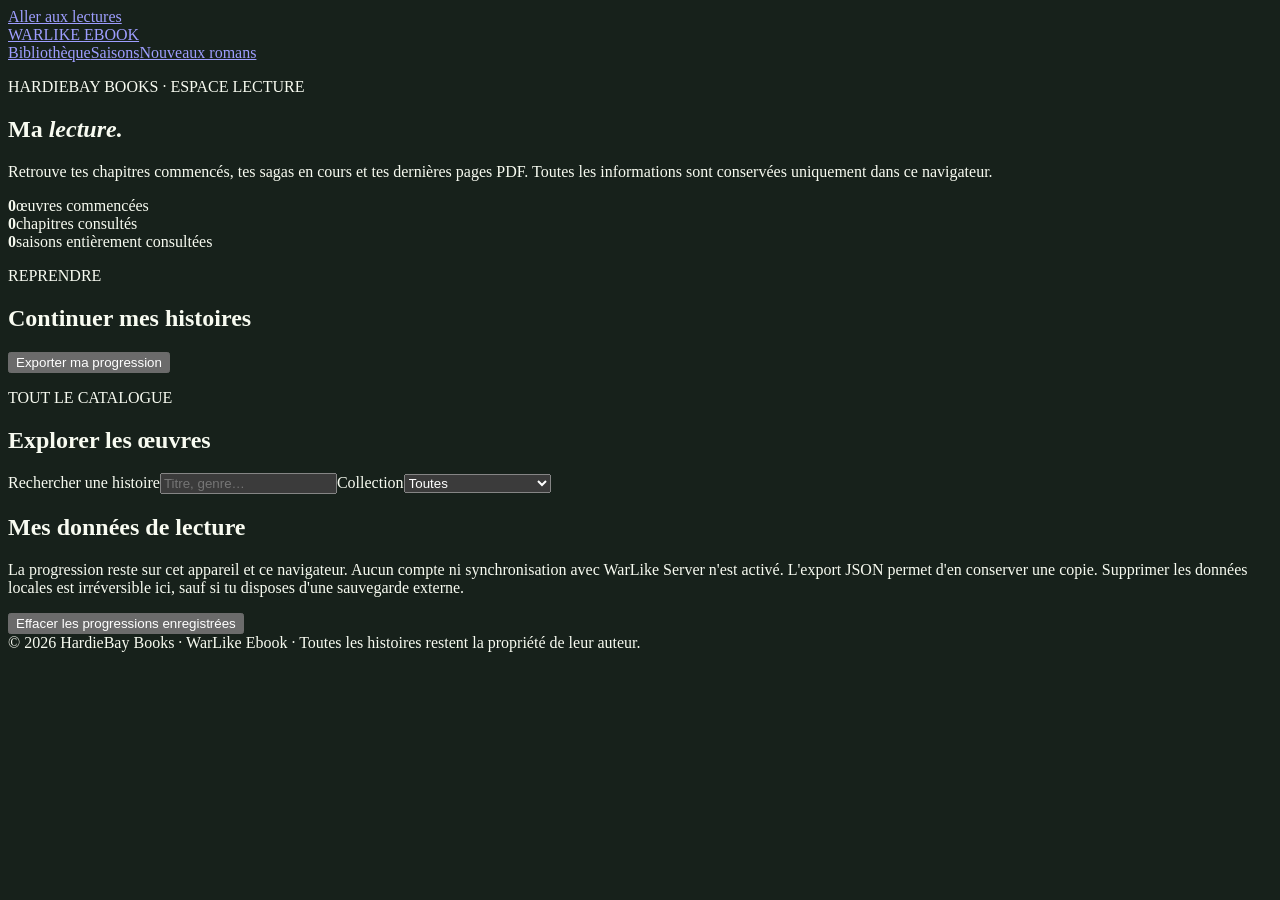
==== ma-lecture.html @ d33c8a85 "feat(ebook): create personal reading dashboard" ====
<!doctype html>
<html lang="fr" data-warlike-app="warlike-ebook"><head><meta charset="utf-8"><meta name="viewport" content="width=device-width, initial-scale=1"><meta name="theme-color" content="#17211b"><meta name="description" content="Retrouvez vos lectures WarLike Ebook et reprenez au bon chapitre."><title>Ma lecture · WarLike Ebook</title><link rel="stylesheet" href="./design-system/warlike-foundation.css?v=1.1"><link rel="stylesheet" href="./reading-dashboard.css"></head>
<body><a class="skip" href="#main">Aller aux lectures</a><header><div class="bar"><a class="brand" href="./index.html">WARLIKE <span>EBOOK</span></a><nav aria-label="Navigation"><a href="./index.html">Bibliothèque</a><a href="./saisons.html">Saisons</a><a href="./nouveaux-romans.html">Nouveaux romans</a></nav></div></header>
<main id="main"><section class="hero"><p class="eyebrow">HARDIEBAY BOOKS · ESPACE LECTURE</p><h1>Ma <em>lecture.</em></h1><p>Retrouve tes chapitres commencés, tes sagas en cours et tes dernières pages PDF. Toutes les informations sont conservées uniquement dans ce navigateur.</p><div class="metrics"><div><strong id="started">0</strong><span>œuvres commencées</span></div><div><strong id="chapters">0</strong><span>chapitres consultés</span></div><div><strong id="finished">0</strong><span>saisons entièrement consultées</span></div></div></section>
<section class="section"><div class="section-head"><div><p class="eyebrow">REPRENDRE</p><h2>Continuer mes histoires</h2></div><button type="button" id="export" class="secondary">Exporter ma progression</button></div><p id="notice" class="notice" role="status" hidden></p><div id="inProgress" class="cards" aria-live="polite"></div></section>
<section class="section"><div class="section-head"><div><p class="eyebrow">TOUT LE CATALOGUE</p><h2>Explorer les œuvres</h2></div></div><div class="toolbar"><label for="search">Rechercher une histoire</label><input id="search" type="search" placeholder="Titre, genre…" autocomplete="off"><label for="kind">Collection</label><select id="kind"><option value="all">Toutes</option><option value="season">Saisons</option><option value="novel">Nouvelles sagas</option><option value="pdf">Pages de manuscrits</option></select></div><div id="catalog" class="cards"></div></section>
<section class="section privacy"><h2>Mes données de lecture</h2><p>La progression reste sur cet appareil et ce navigateur. Aucun compte ni synchronisation avec WarLike Server n'est activé. L'export JSON permet d'en conserver une copie. Supprimer les données locales est irréversible ici, sauf si tu disposes d'une sauvegarde externe.</p><button type="button" id="clear" class="secondary danger">Effacer les progressions enregistrées</button></section>
</main><footer>© 2026 HardieBay Books · WarLike Ebook · Toutes les histoires restent la propriété de leur auteur.</footer><script type="module" src="./reading-dashboard.js"></script></body></html>
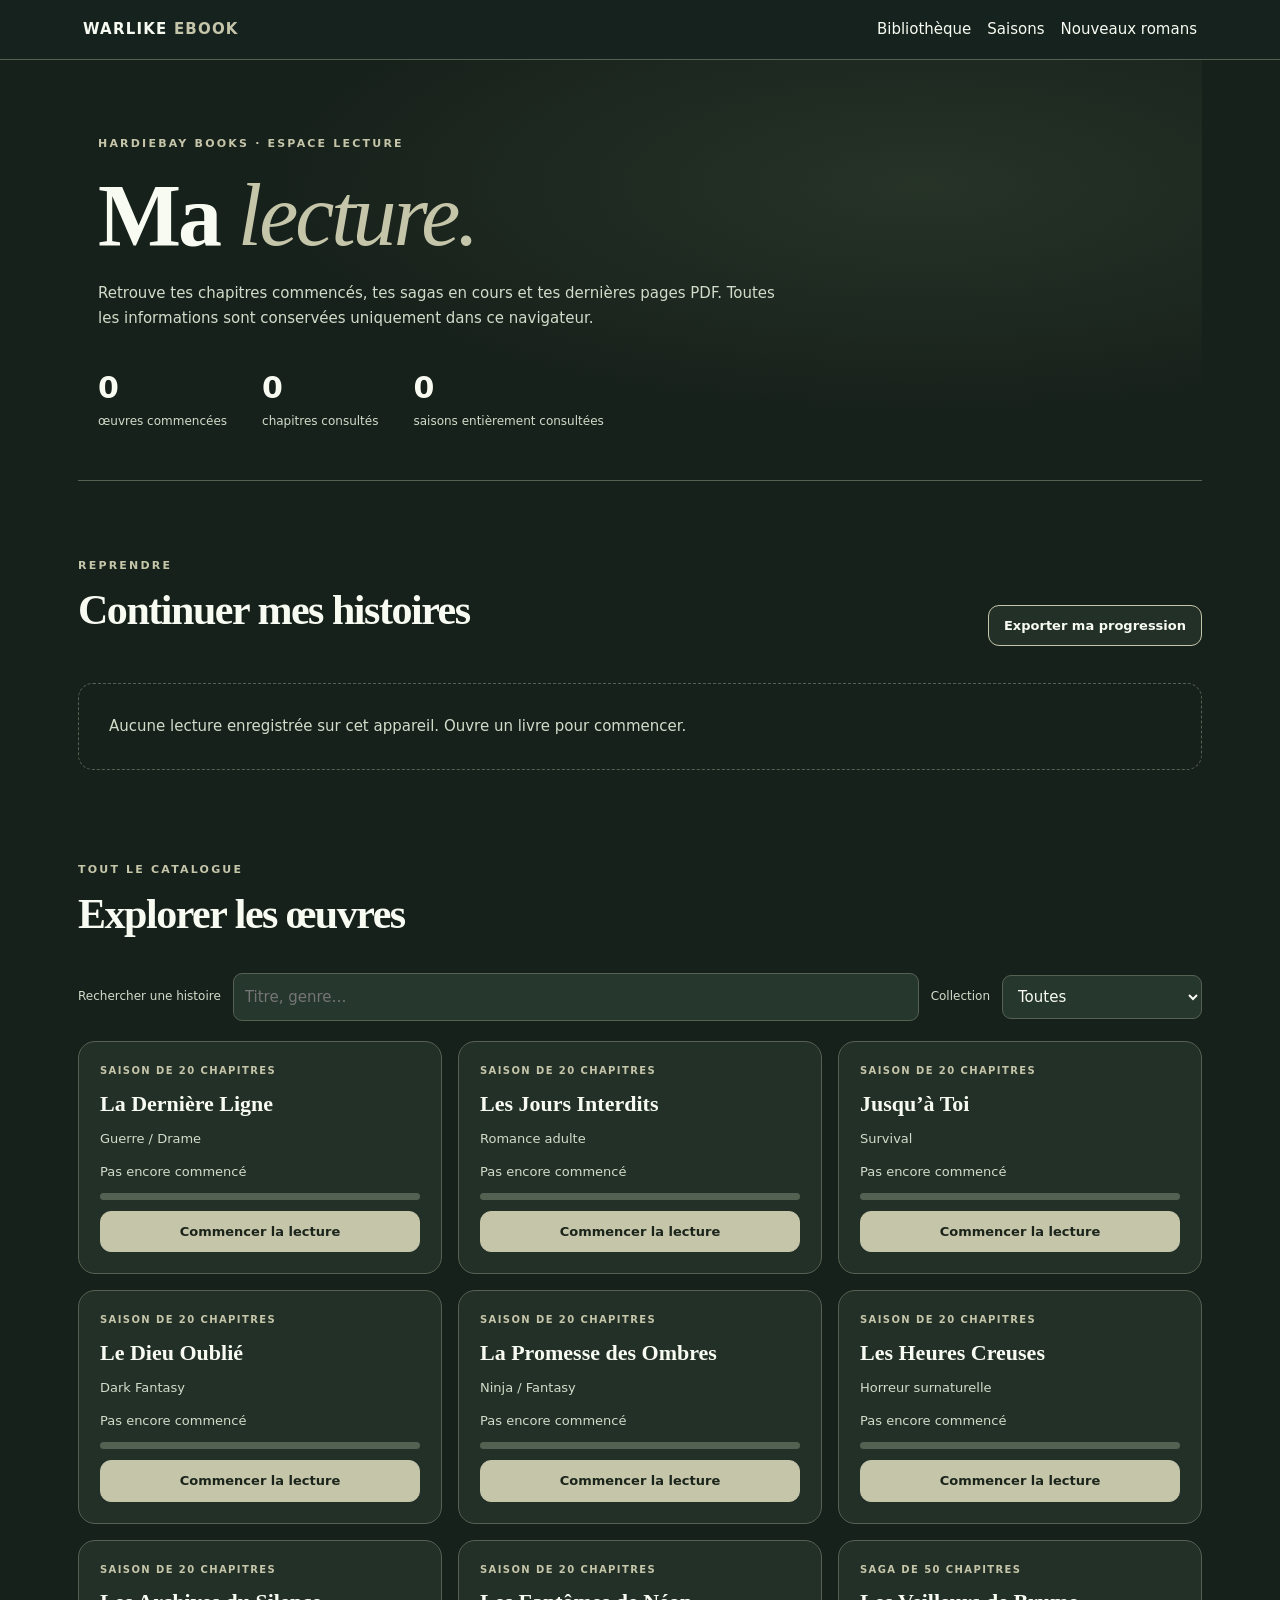
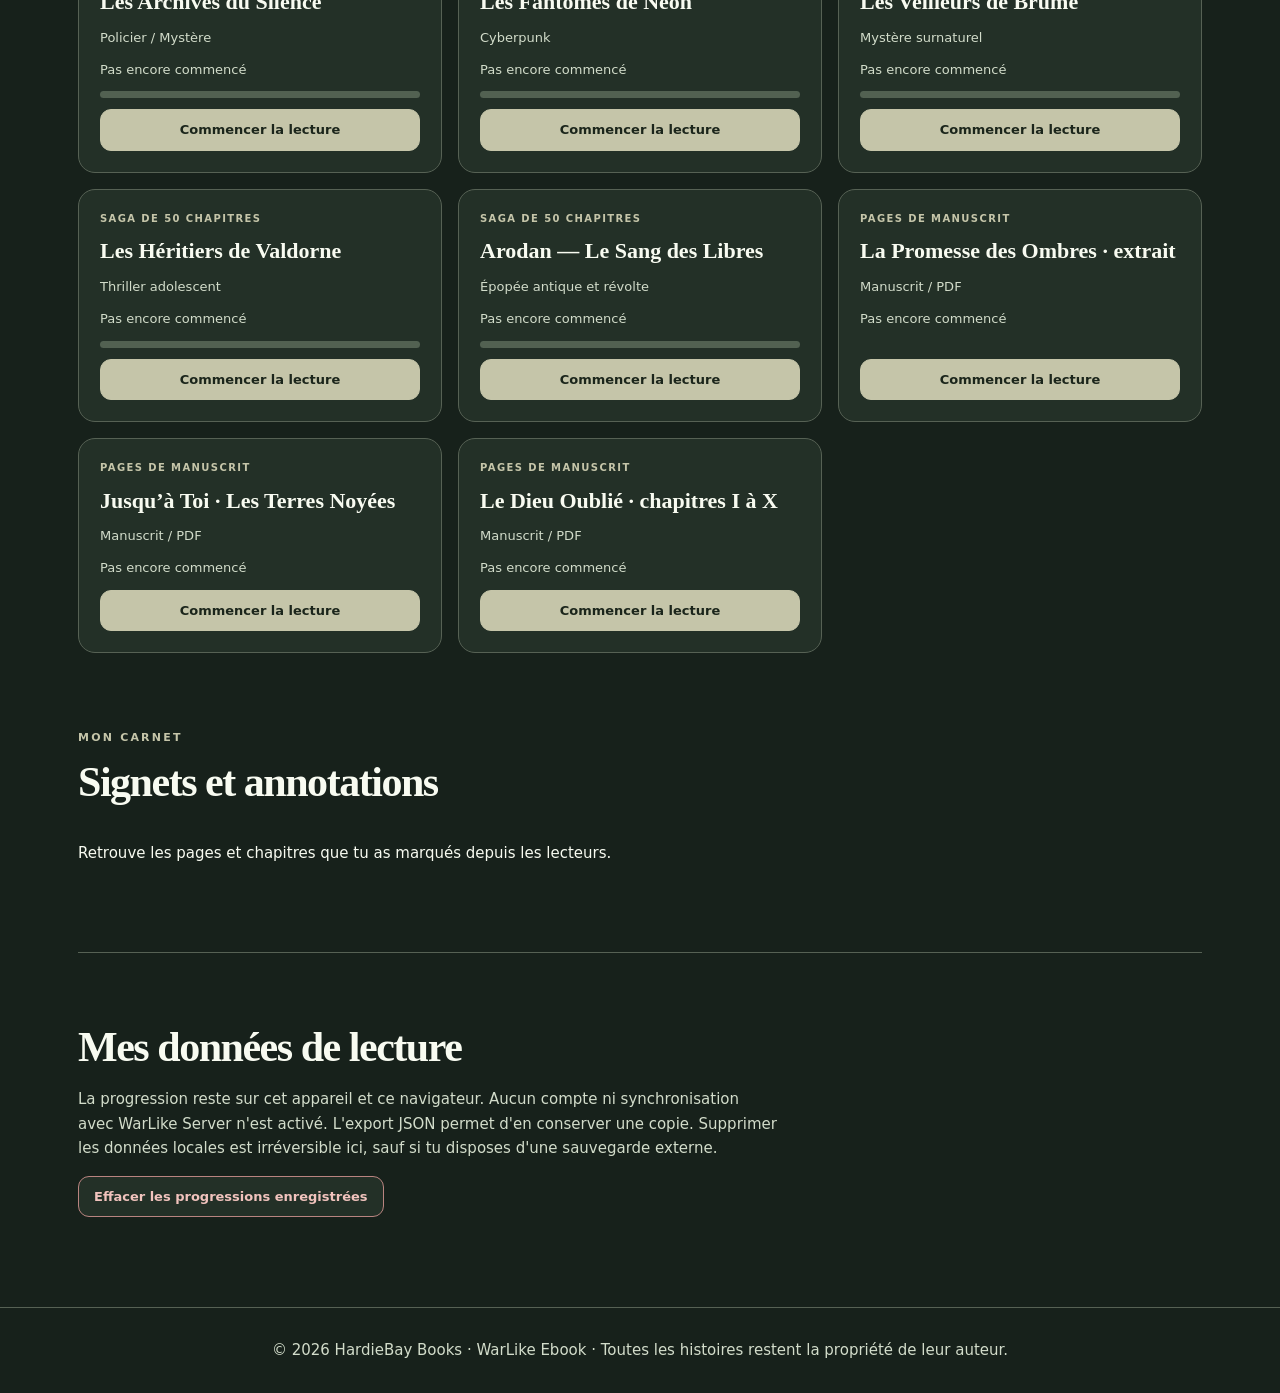
==== commit 517d328c: "feat(ebook): show saved reading marks in personal library" ====
--- a/ma-lecture.html
+++ b/ma-lecture.html
@@ -4,5 +4,5 @@
 <main id="main"><section class="hero"><p class="eyebrow">HARDIEBAY BOOKS · ESPACE LECTURE</p><h1>Ma <em>lecture.</em></h1><p>Retrouve tes chapitres commencés, tes sagas en cours et tes dernières pages PDF. Toutes les informations sont conservées uniquement dans ce navigateur.</p><div class="metrics"><div><strong id="started">0</strong><span>œuvres commencées</span></div><div><strong id="chapters">0</strong><span>chapitres consultés</span></div><div><strong id="finished">0</strong><span>saisons entièrement consultées</span></div></div></section>
 <section class="section"><div class="section-head"><div><p class="eyebrow">REPRENDRE</p><h2>Continuer mes histoires</h2></div><button type="button" id="export" class="secondary">Exporter ma progression</button></div><p id="notice" class="notice" role="status" hidden></p><div id="inProgress" class="cards" aria-live="polite"></div></section>
 <section class="section"><div class="section-head"><div><p class="eyebrow">TOUT LE CATALOGUE</p><h2>Explorer les œuvres</h2></div></div><div class="toolbar"><label for="search">Rechercher une histoire</label><input id="search" type="search" placeholder="Titre, genre…" autocomplete="off"><label for="kind">Collection</label><select id="kind"><option value="all">Toutes</option><option value="season">Saisons</option><option value="novel">Nouvelles sagas</option><option value="pdf">Pages de manuscrits</option></select></div><div id="catalog" class="cards"></div></section>
-<section class="section privacy"><h2>Mes données de lecture</h2><p>La progression reste sur cet appareil et ce navigateur. Aucun compte ni synchronisation avec WarLike Server n'est activé. L'export JSON permet d'en conserver une copie. Supprimer les données locales est irréversible ici, sauf si tu disposes d'une sauvegarde externe.</p><button type="button" id="clear" class="secondary danger">Effacer les progressions enregistrées</button></section>
+<section class="section"><div class="section-head"><div><p class="eyebrow">MON CARNET</p><h2>Signets et annotations</h2></div></div><p>Retrouve les pages et chapitres que tu as marqués depuis les lecteurs.</p><div id="readerMarks" class="cards" aria-live="polite"></div></section><section class="section privacy"><h2>Mes données de lecture</h2><p>La progression reste sur cet appareil et ce navigateur. Aucun compte ni synchronisation avec WarLike Server n'est activé. L'export JSON permet d'en conserver une copie. Supprimer les données locales est irréversible ici, sauf si tu disposes d'une sauvegarde externe.</p><button type="button" id="clear" class="secondary danger">Effacer les progressions enregistrées</button></section>
 </main><footer>© 2026 HardieBay Books · WarLike Ebook · Toutes les histoires restent la propriété de leur auteur.</footer><script type="module" src="./reading-dashboard.js"></script></body></html>
--- a/reading-dashboard.css
+++ b/reading-dashboard.css
@@ -0,0 +1 @@
+:root{color-scheme:dark;--bg:#111a17;--surface:#233027;--line:#566154;--text:#f8fbf1;--muted:#d2dcca;--accent:#c5c5a9;--serif:'Playfair Display',Georgia,serif;--sans:'Manrope','Inter',system-ui,sans-serif}*{box-sizing:border-box}html{scroll-behavior:smooth}body{margin:0;color:var(--text);background:var(--bg);font:15px/1.65 var(--sans)}a{color:inherit;text-decoration:none}button,input,select{font:inherit}button{cursor:pointer}a:focus-visible,button:focus-visible,input:focus-visible,select:focus-visible{outline:2px solid var(--accent);outline-offset:3px}.skip{position:absolute;left:12px;top:-80px;background:var(--accent);color:#17211b;padding:8px;z-index:10}.skip:focus{top:8px}header{position:sticky;top:0;background:#16231fed;border-bottom:1px solid var(--line);z-index:5}.bar{display:flex;justify-content:space-between;align-items:center;gap:15px;max-width:1150px;margin:auto;padding:17px 18px;flex-wrap:wrap}.brand{font-weight:900;letter-spacing:.08em}.brand span{color:var(--accent)}nav{display:flex;flex-wrap:wrap;gap:16px}nav a:hover{color:var(--accent)}main{max-width:1160px;padding:0 18px 90px;margin:auto}.hero{padding:64px 20px 48px;border-bottom:1px solid var(--line);background:radial-gradient(ellipse at 75% 30%,#50644944,transparent 55%)}.eyebrow{font-size:11px;letter-spacing:.2em;text-transform:uppercase;font-weight:800;color:var(--accent)}h1,h2{font-family:var(--serif);letter-spacing:-.035em;line-height:1.15}h1{font-size:clamp(44px,7vw,88px);margin:12px 0}h1 em{font-weight:400;color:var(--accent)}h2{font-size:clamp(29px,4vw,42px);margin:5px 0 12px}.hero>p:not(.eyebrow){color:var(--muted);max-width:680px}.metrics{display:flex;flex-wrap:wrap;gap:35px;margin-top:32px}.metrics div{display:grid}.metrics strong{font-size:30px;font-variant-numeric:tabular-nums}.metrics span{font-size:12px;color:var(--muted)}.section{padding-top:65px}.section-head{display:flex;justify-content:space-between;align-items:end;flex-wrap:wrap;gap:14px;margin-bottom:22px}.secondary,.resume{display:inline-flex;align-items:center;justify-content:center;background:var(--accent);color:#1b251b;border:1px solid var(--accent);border-radius:11px;padding:9px 15px;font-weight:800;font-size:13px}.secondary{background:var(--surface);color:var(--text)}.secondary:hover,.resume:hover{filter:brightness(1.12)}.danger{border-color:#b98480;color:#f1c3bd}.cards{display:grid;grid-template-columns:repeat(3,minmax(0,1fr));gap:16px}.card{background:var(--surface);border:1px solid var(--line);border-radius:17px;padding:21px;min-width:0;display:flex;flex-direction:column;gap:11px}.card .type{font-size:10px;color:var(--accent);letter-spacing:.14em;font-weight:800;text-transform:uppercase}.card h3{font:700 22px/1.2 var(--serif);margin:0}.card p{margin:0;color:var(--muted);font-size:13px}.card .resume{margin-top:auto}.track{height:7px;border-radius:50px;background:#526151;overflow:hidden}.track>div{height:100%;background:var(--accent);transition:width .2s}.toolbar{display:flex;gap:12px;flex-wrap:wrap;align-items:center;margin-bottom:20px}.toolbar label{font-size:12px;color:var(--muted)}.toolbar :is(input,select){background:#26372d;border:1px solid var(--line);border-radius:9px;color:var(--text);padding:11px}.toolbar input{flex:1 1 240px;min-width:0}.notice{border-left:3px solid var(--accent);padding:11px 15px;background:#27382c}.empty{grid-column:1/-1;padding:30px;border:1px dashed var(--line);border-radius:15px;color:var(--muted)}.privacy{border-top:1px solid var(--line);margin-top:72px}.privacy p{max-width:700px;color:var(--muted)}footer{text-align:center;padding:30px;color:var(--muted);border-top:1px solid var(--line)}@media(max-width:820px){.cards{grid-template-columns:repeat(2,minmax(0,1fr))}}@media(max-width:570px){.cards{grid-template-columns:1fr}.hero{padding:48px 2px 32px}.section{padding-top:40px}.bar{align-items:start}.metrics{gap:20px}.section-head{align-items:start}}
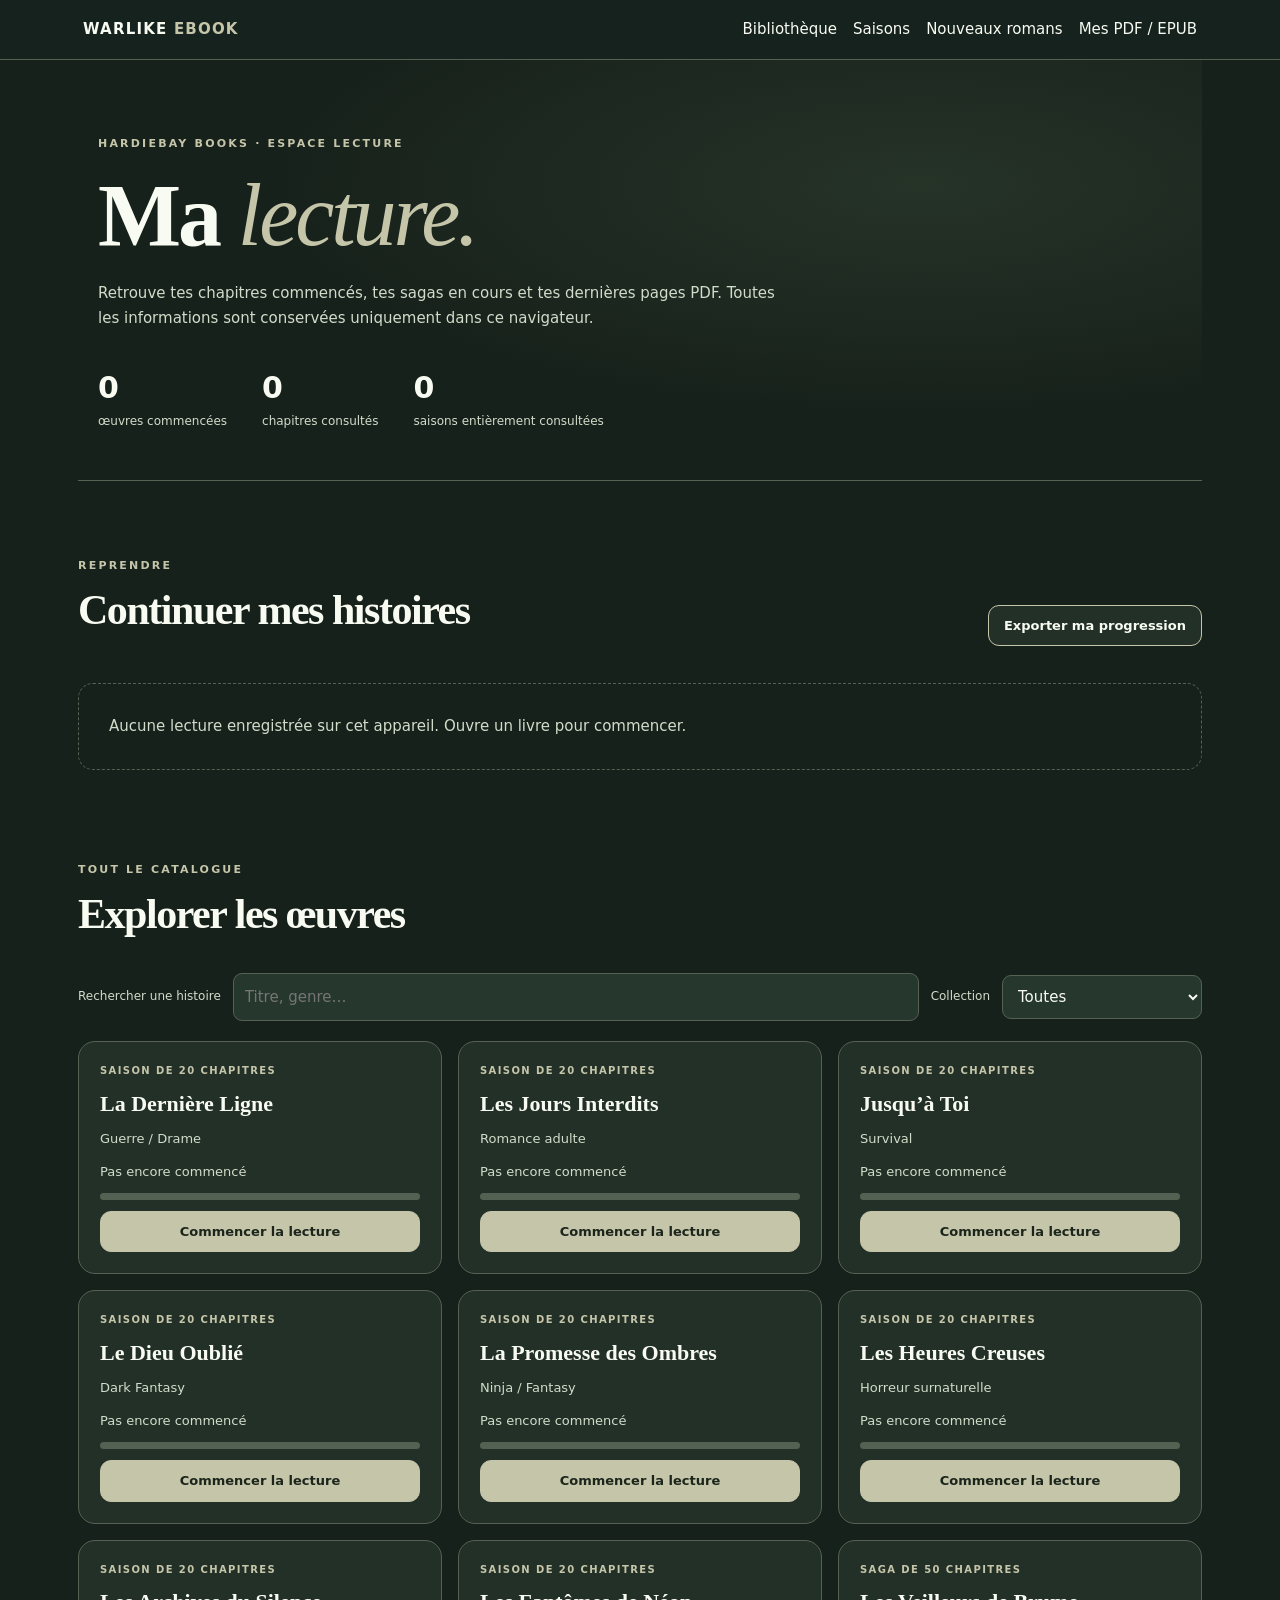
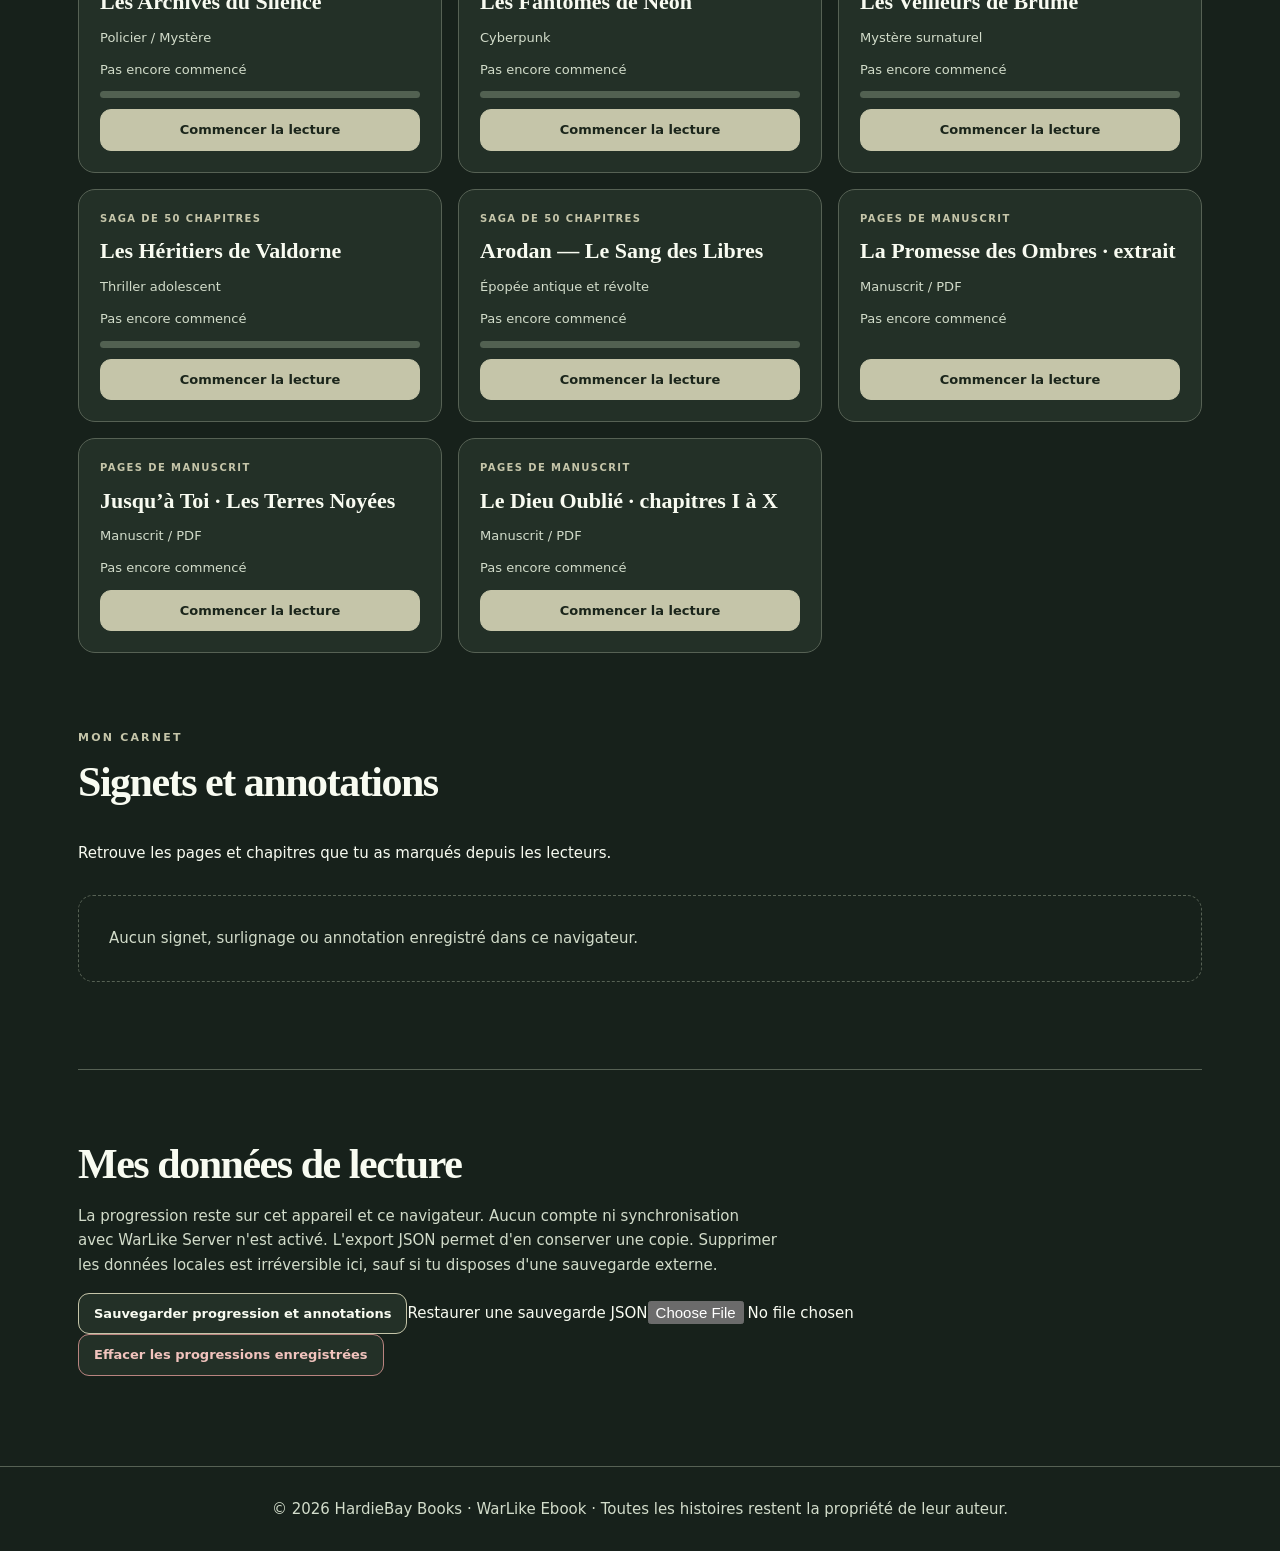
==== commit 63187dcb: "feat(ebook): link private PDF/EPUB library and reading-backup actions" ====
--- a/ma-lecture.html
+++ b/ma-lecture.html
@@ -1,8 +1,8 @@
 <!doctype html>
 <html lang="fr" data-warlike-app="warlike-ebook"><head><meta charset="utf-8"><meta name="viewport" content="width=device-width, initial-scale=1"><meta name="theme-color" content="#17211b"><meta name="description" content="Retrouvez vos lectures WarLike Ebook et reprenez au bon chapitre."><title>Ma lecture · WarLike Ebook</title><link rel="stylesheet" href="./design-system/warlike-foundation.css?v=1.1"><link rel="stylesheet" href="./reading-dashboard.css"></head>
-<body><a class="skip" href="#main">Aller aux lectures</a><header><div class="bar"><a class="brand" href="./index.html">WARLIKE <span>EBOOK</span></a><nav aria-label="Navigation"><a href="./index.html">Bibliothèque</a><a href="./saisons.html">Saisons</a><a href="./nouveaux-romans.html">Nouveaux romans</a></nav></div></header>
+<body><a class="skip" href="#main">Aller aux lectures</a><header><div class="bar"><a class="brand" href="./index.html">WARLIKE <span>EBOOK</span></a><nav aria-label="Navigation"><a href="./index.html">Bibliothèque</a><a href="./saisons.html">Saisons</a><a href="./nouveaux-romans.html">Nouveaux romans</a><a href="./mes-livres.html">Mes PDF / EPUB</a></nav></div></header>
 <main id="main"><section class="hero"><p class="eyebrow">HARDIEBAY BOOKS · ESPACE LECTURE</p><h1>Ma <em>lecture.</em></h1><p>Retrouve tes chapitres commencés, tes sagas en cours et tes dernières pages PDF. Toutes les informations sont conservées uniquement dans ce navigateur.</p><div class="metrics"><div><strong id="started">0</strong><span>œuvres commencées</span></div><div><strong id="chapters">0</strong><span>chapitres consultés</span></div><div><strong id="finished">0</strong><span>saisons entièrement consultées</span></div></div></section>
 <section class="section"><div class="section-head"><div><p class="eyebrow">REPRENDRE</p><h2>Continuer mes histoires</h2></div><button type="button" id="export" class="secondary">Exporter ma progression</button></div><p id="notice" class="notice" role="status" hidden></p><div id="inProgress" class="cards" aria-live="polite"></div></section>
 <section class="section"><div class="section-head"><div><p class="eyebrow">TOUT LE CATALOGUE</p><h2>Explorer les œuvres</h2></div></div><div class="toolbar"><label for="search">Rechercher une histoire</label><input id="search" type="search" placeholder="Titre, genre…" autocomplete="off"><label for="kind">Collection</label><select id="kind"><option value="all">Toutes</option><option value="season">Saisons</option><option value="novel">Nouvelles sagas</option><option value="pdf">Pages de manuscrits</option></select></div><div id="catalog" class="cards"></div></section>
-<section class="section"><div class="section-head"><div><p class="eyebrow">MON CARNET</p><h2>Signets et annotations</h2></div></div><p>Retrouve les pages et chapitres que tu as marqués depuis les lecteurs.</p><div id="readerMarks" class="cards" aria-live="polite"></div></section><section class="section privacy"><h2>Mes données de lecture</h2><p>La progression reste sur cet appareil et ce navigateur. Aucun compte ni synchronisation avec WarLike Server n'est activé. L'export JSON permet d'en conserver une copie. Supprimer les données locales est irréversible ici, sauf si tu disposes d'une sauvegarde externe.</p><button type="button" id="clear" class="secondary danger">Effacer les progressions enregistrées</button></section>
+<section class="section"><div class="section-head"><div><p class="eyebrow">MON CARNET</p><h2>Signets et annotations</h2></div></div><p>Retrouve les pages et chapitres que tu as marqués depuis les lecteurs.</p><div id="readerMarks" class="cards" aria-live="polite"></div></section><section class="section privacy"><h2>Mes données de lecture</h2><p>La progression reste sur cet appareil et ce navigateur. Aucun compte ni synchronisation avec WarLike Server n'est activé. L'export JSON permet d'en conserver une copie. Supprimer les données locales est irréversible ici, sauf si tu disposes d'une sauvegarde externe.</p><div class="backup-controls"><button type="button" id="exportBackup" class="secondary">Sauvegarder progression et annotations</button><label for="importBackup">Restaurer une sauvegarde JSON</label><input id="importBackup" type="file" accept=".json,application/json"></div><button type="button" id="clear" class="secondary danger">Effacer les progressions enregistrées</button></section>
 </main><footer>© 2026 HardieBay Books · WarLike Ebook · Toutes les histoires restent la propriété de leur auteur.</footer><script type="module" src="./reading-dashboard.js"></script></body></html>
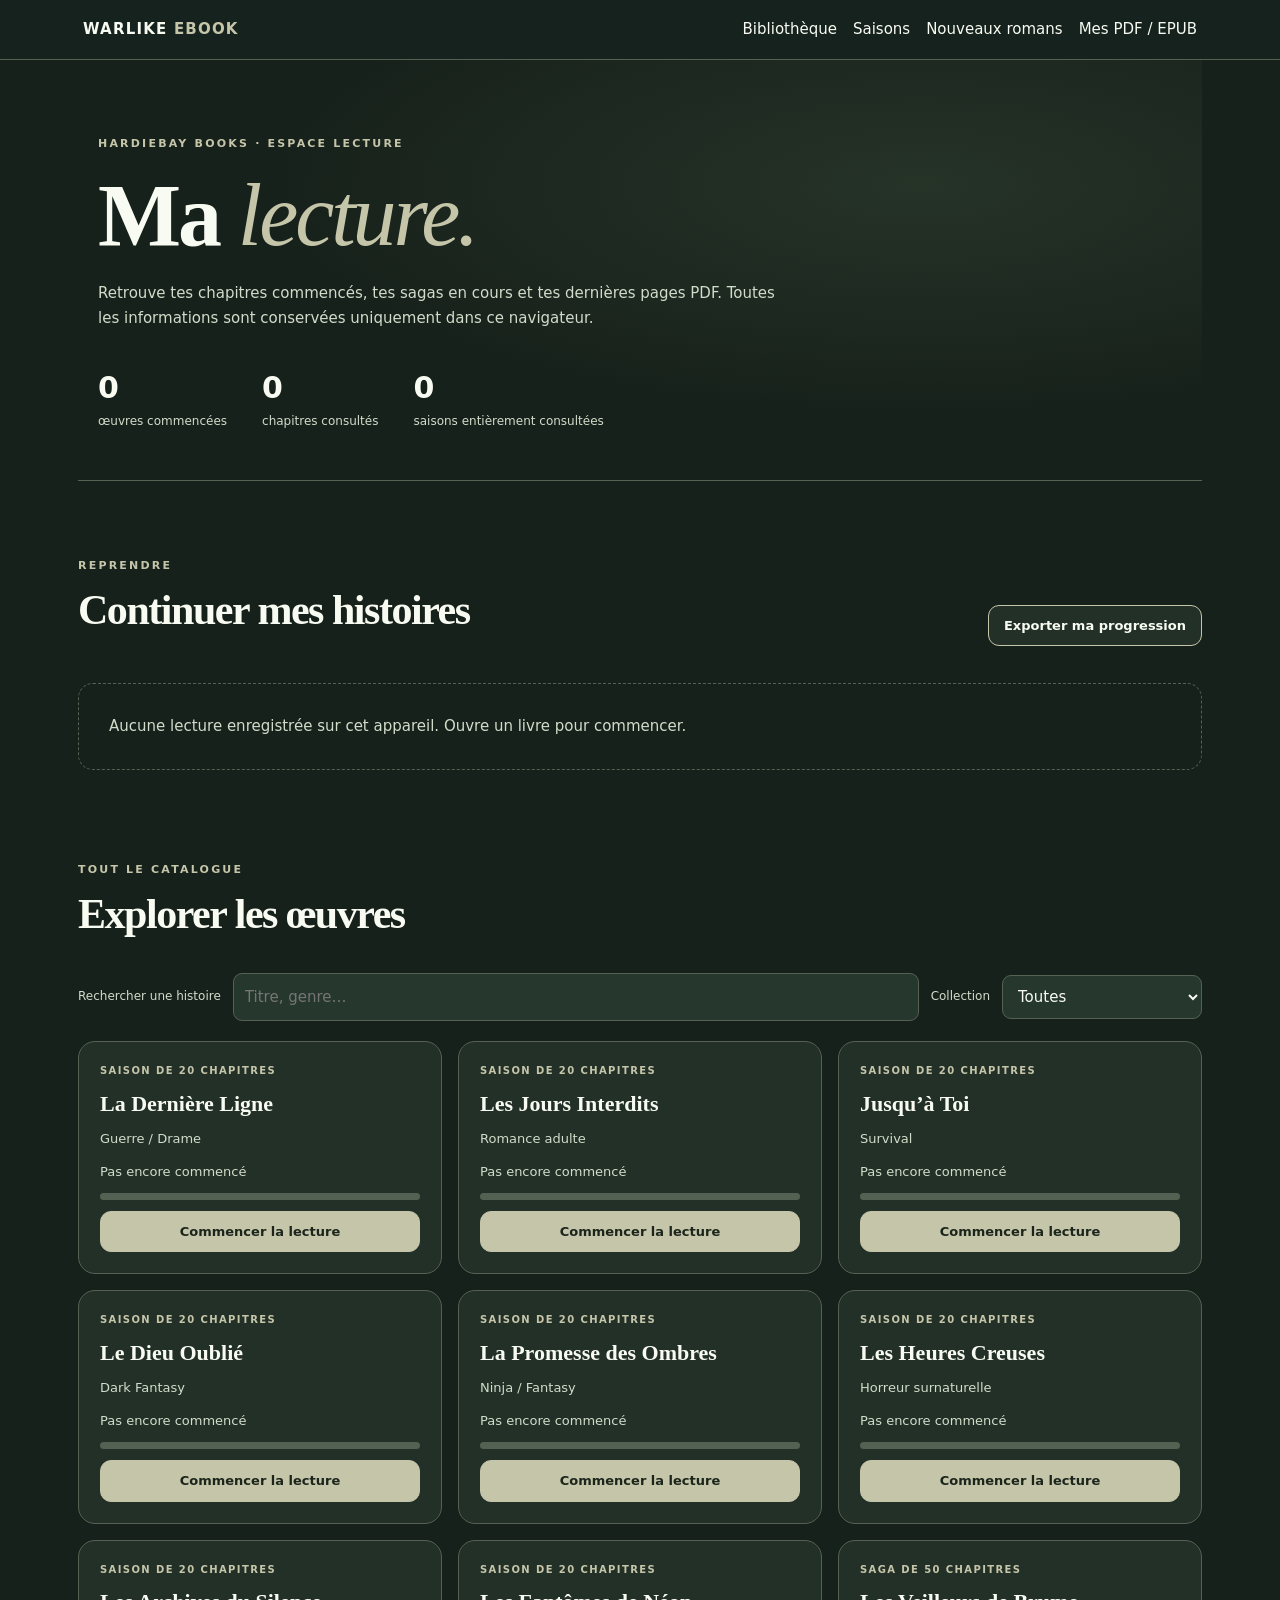
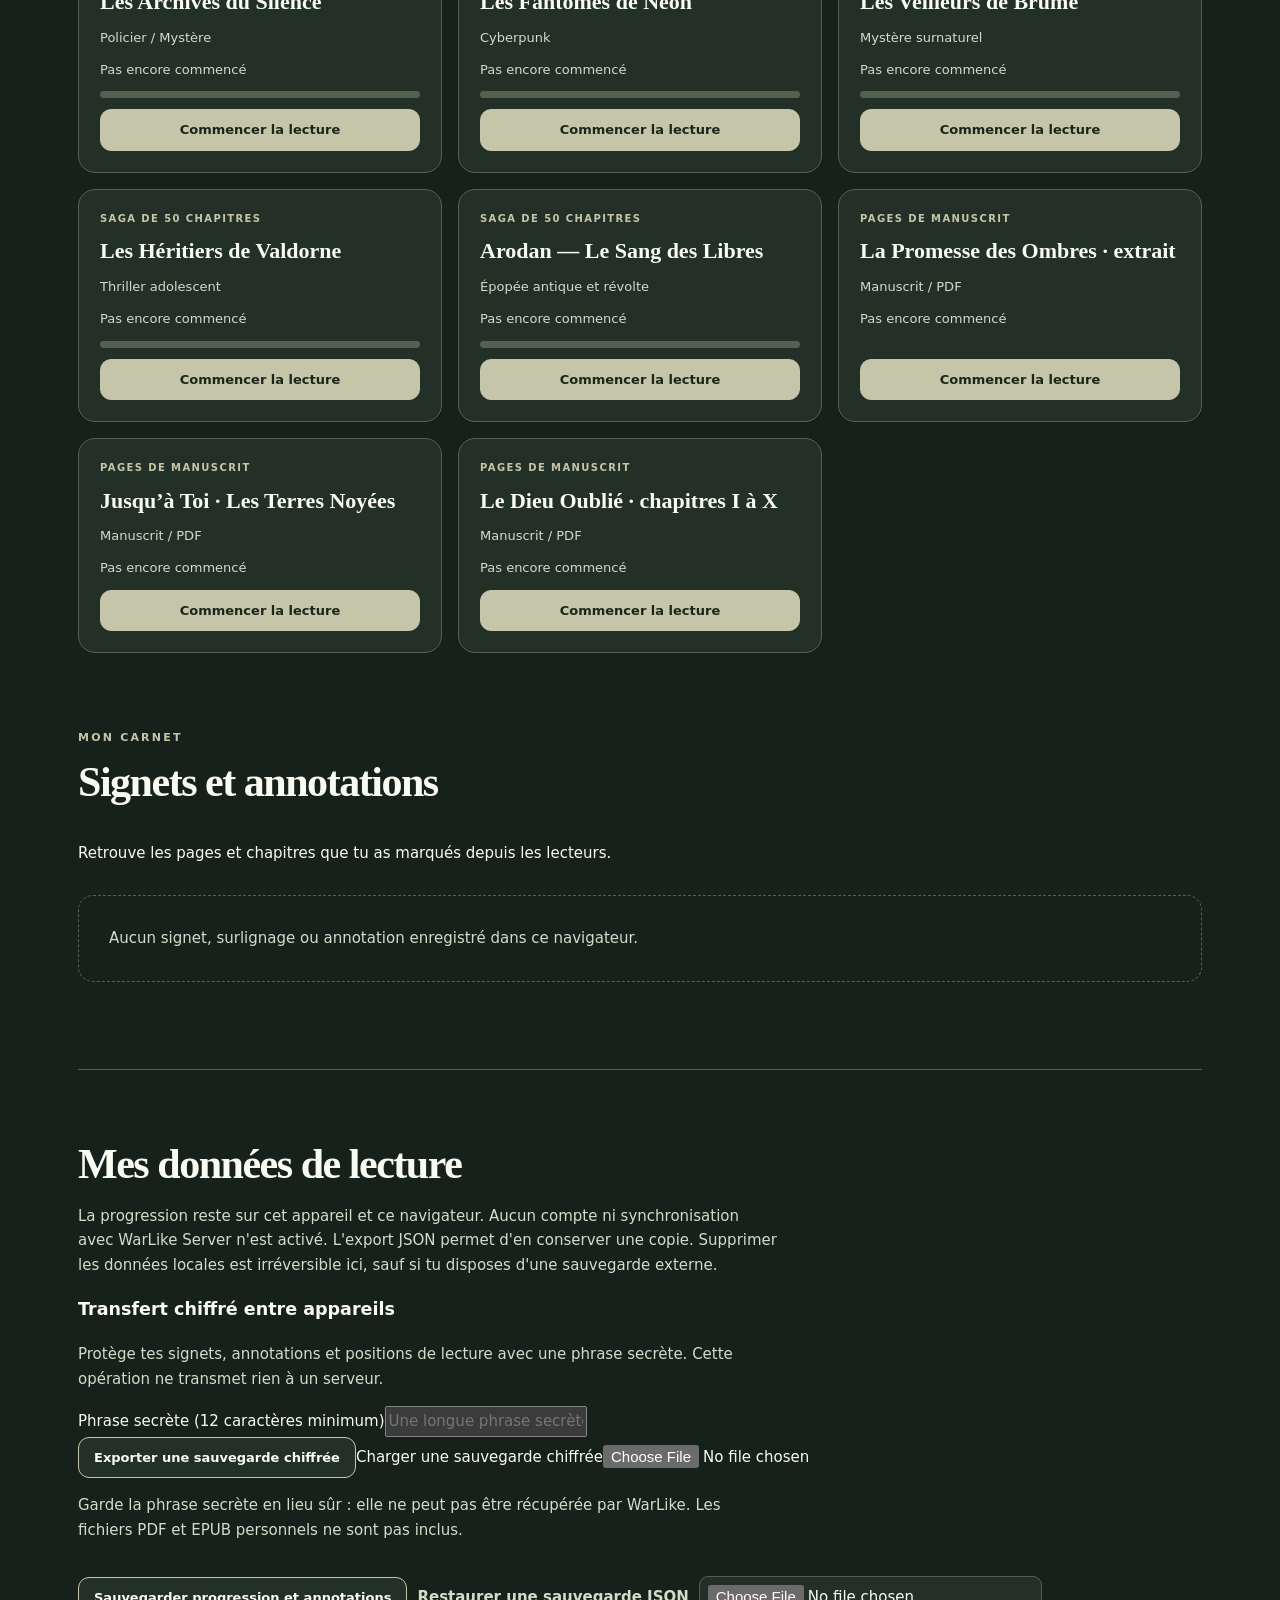
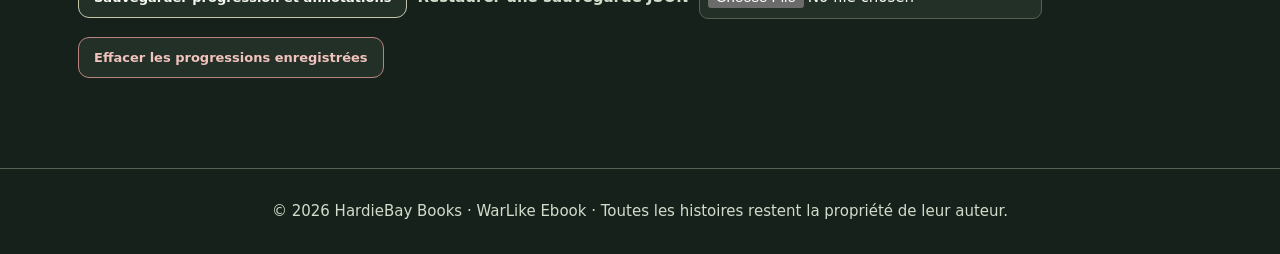
==== commit 8a6d99f9: "feat(ebook): offer encrypted reading backup transfer in personal dashboard" ====
--- a/ma-lecture.html
+++ b/ma-lecture.html
@@ -4,5 +4,5 @@
 <main id="main"><section class="hero"><p class="eyebrow">HARDIEBAY BOOKS · ESPACE LECTURE</p><h1>Ma <em>lecture.</em></h1><p>Retrouve tes chapitres commencés, tes sagas en cours et tes dernières pages PDF. Toutes les informations sont conservées uniquement dans ce navigateur.</p><div class="metrics"><div><strong id="started">0</strong><span>œuvres commencées</span></div><div><strong id="chapters">0</strong><span>chapitres consultés</span></div><div><strong id="finished">0</strong><span>saisons entièrement consultées</span></div></div></section>
 <section class="section"><div class="section-head"><div><p class="eyebrow">REPRENDRE</p><h2>Continuer mes histoires</h2></div><button type="button" id="export" class="secondary">Exporter ma progression</button></div><p id="notice" class="notice" role="status" hidden></p><div id="inProgress" class="cards" aria-live="polite"></div></section>
 <section class="section"><div class="section-head"><div><p class="eyebrow">TOUT LE CATALOGUE</p><h2>Explorer les œuvres</h2></div></div><div class="toolbar"><label for="search">Rechercher une histoire</label><input id="search" type="search" placeholder="Titre, genre…" autocomplete="off"><label for="kind">Collection</label><select id="kind"><option value="all">Toutes</option><option value="season">Saisons</option><option value="novel">Nouvelles sagas</option><option value="pdf">Pages de manuscrits</option></select></div><div id="catalog" class="cards"></div></section>
-<section class="section"><div class="section-head"><div><p class="eyebrow">MON CARNET</p><h2>Signets et annotations</h2></div></div><p>Retrouve les pages et chapitres que tu as marqués depuis les lecteurs.</p><div id="readerMarks" class="cards" aria-live="polite"></div></section><section class="section privacy"><h2>Mes données de lecture</h2><p>La progression reste sur cet appareil et ce navigateur. Aucun compte ni synchronisation avec WarLike Server n'est activé. L'export JSON permet d'en conserver une copie. Supprimer les données locales est irréversible ici, sauf si tu disposes d'une sauvegarde externe.</p><div class="backup-controls"><button type="button" id="exportBackup" class="secondary">Sauvegarder progression et annotations</button><label for="importBackup">Restaurer une sauvegarde JSON</label><input id="importBackup" type="file" accept=".json,application/json"></div><button type="button" id="clear" class="secondary danger">Effacer les progressions enregistrées</button></section>
+<section class="section"><div class="section-head"><div><p class="eyebrow">MON CARNET</p><h2>Signets et annotations</h2></div></div><p>Retrouve les pages et chapitres que tu as marqués depuis les lecteurs.</p><div id="readerMarks" class="cards" aria-live="polite"></div></section><section class="section privacy"><h2>Mes données de lecture</h2><p>La progression reste sur cet appareil et ce navigateur. Aucun compte ni synchronisation avec WarLike Server n'est activé. L'export JSON permet d'en conserver une copie. Supprimer les données locales est irréversible ici, sauf si tu disposes d'une sauvegarde externe.</p><section class="secure-transfer" aria-labelledby="secureHeading"><h3 id="secureHeading">Transfert chiffré entre appareils</h3><p>Protège tes signets, annotations et positions de lecture avec une phrase secrète. Cette opération ne transmet rien à un serveur.</p><label for="backupPassword">Phrase secrète (12 caractères minimum)</label><input id="backupPassword" type="password" minlength="12" autocomplete="new-password" placeholder="Une longue phrase secrète unique"><div class="secure-actions"><button type="button" id="exportEncrypted" class="secondary">Exporter une sauvegarde chiffrée</button><label for="importEncrypted">Charger une sauvegarde chiffrée</label><input id="importEncrypted" type="file" accept=".json,application/json"></div><p id="secureStatus" role="status"></p><p>Garde la phrase secrète en lieu sûr : elle ne peut pas être récupérée par WarLike. Les fichiers PDF et EPUB personnels ne sont pas inclus.</p></section><div class="backup-controls"><button type="button" id="exportBackup" class="secondary">Sauvegarder progression et annotations</button><label for="importBackup">Restaurer une sauvegarde JSON</label><input id="importBackup" type="file" accept=".json,application/json"></div><button type="button" id="clear" class="secondary danger">Effacer les progressions enregistrées</button></section>
 </main><footer>© 2026 HardieBay Books · WarLike Ebook · Toutes les histoires restent la propriété de leur auteur.</footer><script type="module" src="./reading-dashboard.js"></script></body></html>
--- a/reading-dashboard.css
+++ b/reading-dashboard.css
@@ -1 +1,2 @@
-:root{color-scheme:dark;--bg:#111a17;--surface:#233027;--line:#566154;--text:#f8fbf1;--muted:#d2dcca;--accent:#c5c5a9;--serif:'Playfair Display',Georgia,serif;--sans:'Manrope','Inter',system-ui,sans-serif}*{box-sizing:border-box}html{scroll-behavior:smooth}body{margin:0;color:var(--text);background:var(--bg);font:15px/1.65 var(--sans)}a{color:inherit;text-decoration:none}button,input,select{font:inherit}button{cursor:pointer}a:focus-visible,button:focus-visible,input:focus-visible,select:focus-visible{outline:2px solid var(--accent);outline-offset:3px}.skip{position:absolute;left:12px;top:-80px;background:var(--accent);color:#17211b;padding:8px;z-index:10}.skip:focus{top:8px}header{position:sticky;top:0;background:#16231fed;border-bottom:1px solid var(--line);z-index:5}.bar{display:flex;justify-content:space-between;align-items:center;gap:15px;max-width:1150px;margin:auto;padding:17px 18px;flex-wrap:wrap}.brand{font-weight:900;letter-spacing:.08em}.brand span{color:var(--accent)}nav{display:flex;flex-wrap:wrap;gap:16px}nav a:hover{color:var(--accent)}main{max-width:1160px;padding:0 18px 90px;margin:auto}.hero{padding:64px 20px 48px;border-bottom:1px solid var(--line);background:radial-gradient(ellipse at 75% 30%,#50644944,transparent 55%)}.eyebrow{font-size:11px;letter-spacing:.2em;text-transform:uppercase;font-weight:800;color:var(--accent)}h1,h2{font-family:var(--serif);letter-spacing:-.035em;line-height:1.15}h1{font-size:clamp(44px,7vw,88px);margin:12px 0}h1 em{font-weight:400;color:var(--accent)}h2{font-size:clamp(29px,4vw,42px);margin:5px 0 12px}.hero>p:not(.eyebrow){color:var(--muted);max-width:680px}.metrics{display:flex;flex-wrap:wrap;gap:35px;margin-top:32px}.metrics div{display:grid}.metrics strong{font-size:30px;font-variant-numeric:tabular-nums}.metrics span{font-size:12px;color:var(--muted)}.section{padding-top:65px}.section-head{display:flex;justify-content:space-between;align-items:end;flex-wrap:wrap;gap:14px;margin-bottom:22px}.secondary,.resume{display:inline-flex;align-items:center;justify-content:center;background:var(--accent);color:#1b251b;border:1px solid var(--accent);border-radius:11px;padding:9px 15px;font-weight:800;font-size:13px}.secondary{background:var(--surface);color:var(--text)}.secondary:hover,.resume:hover{filter:brightness(1.12)}.danger{border-color:#b98480;color:#f1c3bd}.cards{display:grid;grid-template-columns:repeat(3,minmax(0,1fr));gap:16px}.card{background:var(--surface);border:1px solid var(--line);border-radius:17px;padding:21px;min-width:0;display:flex;flex-direction:column;gap:11px}.card .type{font-size:10px;color:var(--accent);letter-spacing:.14em;font-weight:800;text-transform:uppercase}.card h3{font:700 22px/1.2 var(--serif);margin:0}.card p{margin:0;color:var(--muted);font-size:13px}.card .resume{margin-top:auto}.track{height:7px;border-radius:50px;background:#526151;overflow:hidden}.track>div{height:100%;background:var(--accent);transition:width .2s}.toolbar{display:flex;gap:12px;flex-wrap:wrap;align-items:center;margin-bottom:20px}.toolbar label{font-size:12px;color:var(--muted)}.toolbar :is(input,select){background:#26372d;border:1px solid var(--line);border-radius:9px;color:var(--text);padding:11px}.toolbar input{flex:1 1 240px;min-width:0}.notice{border-left:3px solid var(--accent);padding:11px 15px;background:#27382c}.empty{grid-column:1/-1;padding:30px;border:1px dashed var(--line);border-radius:15px;color:var(--muted)}.privacy{border-top:1px solid var(--line);margin-top:72px}.privacy p{max-width:700px;color:var(--muted)}footer{text-align:center;padding:30px;color:var(--muted);border-top:1px solid var(--line)}@media(max-width:820px){.cards{grid-template-columns:repeat(2,minmax(0,1fr))}}@media(max-width:570px){.cards{grid-template-columns:1fr}.hero{padding:48px 2px 32px}.section{padding-top:40px}.bar{align-items:start}.metrics{gap:20px}.section-head{align-items:start}}+:root{color-scheme:dark;--bg:#111a17;--surface:#233027;--line:#566154;--text:#f8fbf1;--muted:#d2dcca;--accent:#c5c5a9;--serif:'Playfair Display',Georgia,serif;--sans:'Manrope','Inter',system-ui,sans-serif}*{box-sizing:border-box}html{scroll-behavior:smooth}body{margin:0;color:var(--text);background:var(--bg);font:15px/1.65 var(--sans)}a{color:inherit;text-decoration:none}button,input,select{font:inherit}button{cursor:pointer}a:focus-visible,button:focus-visible,input:focus-visible,select:focus-visible{outline:2px solid var(--accent);outline-offset:3px}.skip{position:absolute;left:12px;top:-80px;background:var(--accent);color:#17211b;padding:8px;z-index:10}.skip:focus{top:8px}header{position:sticky;top:0;background:#16231fed;border-bottom:1px solid var(--line);z-index:5}.bar{display:flex;justify-content:space-between;align-items:center;gap:15px;max-width:1150px;margin:auto;padding:17px 18px;flex-wrap:wrap}.brand{font-weight:900;letter-spacing:.08em}.brand span{color:var(--accent)}nav{display:flex;flex-wrap:wrap;gap:16px}nav a:hover{color:var(--accent)}main{max-width:1160px;padding:0 18px 90px;margin:auto}.hero{padding:64px 20px 48px;border-bottom:1px solid var(--line);background:radial-gradient(ellipse at 75% 30%,#50644944,transparent 55%)}.eyebrow{font-size:11px;letter-spacing:.2em;text-transform:uppercase;font-weight:800;color:var(--accent)}h1,h2{font-family:var(--serif);letter-spacing:-.035em;line-height:1.15}h1{font-size:clamp(44px,7vw,88px);margin:12px 0}h1 em{font-weight:400;color:var(--accent)}h2{font-size:clamp(29px,4vw,42px);margin:5px 0 12px}.hero>p:not(.eyebrow){color:var(--muted);max-width:680px}.metrics{display:flex;flex-wrap:wrap;gap:35px;margin-top:32px}.metrics div{display:grid}.metrics strong{font-size:30px;font-variant-numeric:tabular-nums}.metrics span{font-size:12px;color:var(--muted)}.section{padding-top:65px}.section-head{display:flex;justify-content:space-between;align-items:end;flex-wrap:wrap;gap:14px;margin-bottom:22px}.secondary,.resume{display:inline-flex;align-items:center;justify-content:center;background:var(--accent);color:#1b251b;border:1px solid var(--accent);border-radius:11px;padding:9px 15px;font-weight:800;font-size:13px}.secondary{background:var(--surface);color:var(--text)}.secondary:hover,.resume:hover{filter:brightness(1.12)}.danger{border-color:#b98480;color:#f1c3bd}.cards{display:grid;grid-template-columns:repeat(3,minmax(0,1fr));gap:16px}.card{background:var(--surface);border:1px solid var(--line);border-radius:17px;padding:21px;min-width:0;display:flex;flex-direction:column;gap:11px}.card .type{font-size:10px;color:var(--accent);letter-spacing:.14em;font-weight:800;text-transform:uppercase}.card h3{font:700 22px/1.2 var(--serif);margin:0}.card p{margin:0;color:var(--muted);font-size:13px}.card .resume{margin-top:auto}.track{height:7px;border-radius:50px;background:#526151;overflow:hidden}.track>div{height:100%;background:var(--accent);transition:width .2s}.toolbar{display:flex;gap:12px;flex-wrap:wrap;align-items:center;margin-bottom:20px}.toolbar label{font-size:12px;color:var(--muted)}.toolbar :is(input,select){background:#26372d;border:1px solid var(--line);border-radius:9px;color:var(--text);padding:11px}.toolbar input{flex:1 1 240px;min-width:0}.notice{border-left:3px solid var(--accent);padding:11px 15px;background:#27382c}.empty{grid-column:1/-1;padding:30px;border:1px dashed var(--line);border-radius:15px;color:var(--muted)}.privacy{border-top:1px solid var(--line);margin-top:72px}.privacy p{max-width:700px;color:var(--muted)}footer{text-align:center;padding:30px;color:var(--muted);border-top:1px solid var(--line)}@media(max-width:820px){.cards{grid-template-columns:repeat(2,minmax(0,1fr))}}@media(max-width:570px){.cards{grid-template-columns:1fr}.hero{padding:48px 2px 32px}.section{padding-top:40px}.bar{align-items:start}.metrics{gap:20px}.section-head{align-items:start}}
+.backup-controls{display:flex;gap:10px;align-items:center;flex-wrap:wrap;padding:18px 0}.backup-controls label{font-weight:700;color:var(--muted)}.backup-controls input{max-width:100%;border:1px solid var(--line);border-radius:9px;background:var(--surface);padding:8px;color:var(--text)}
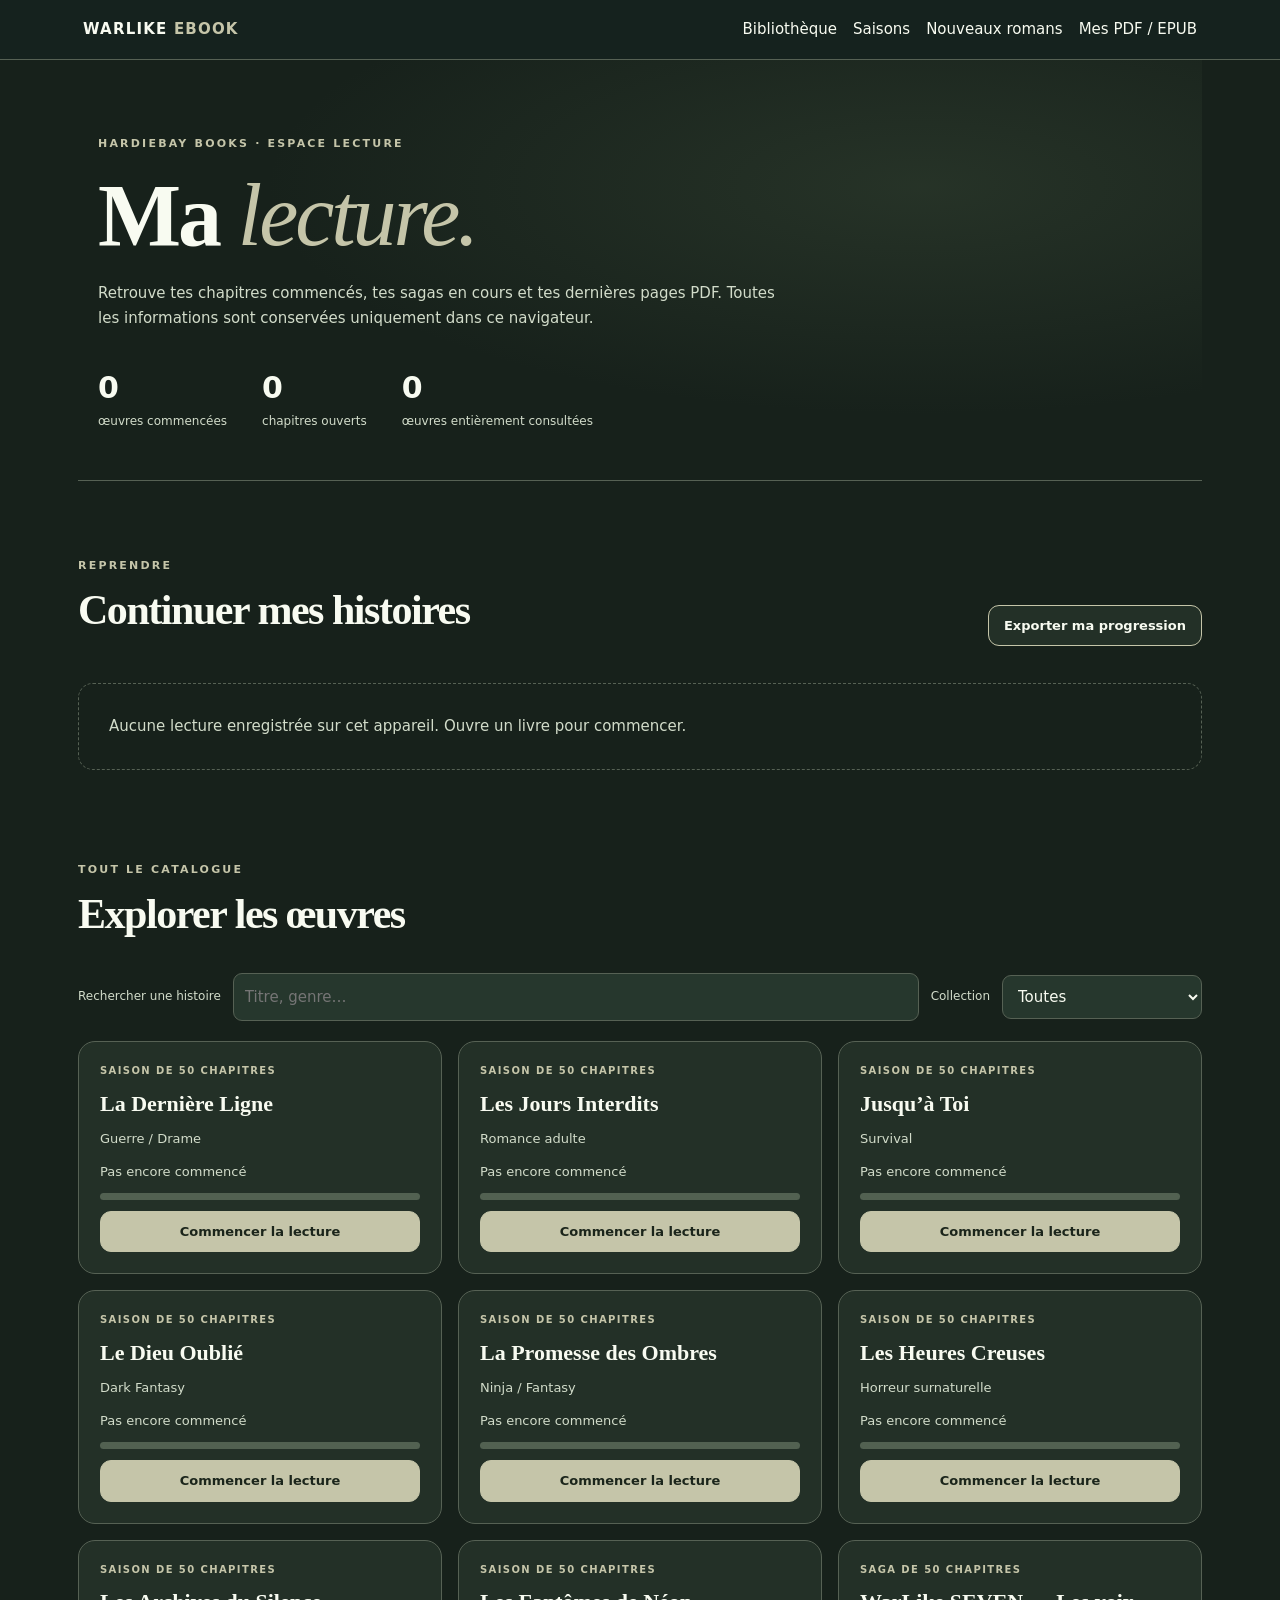
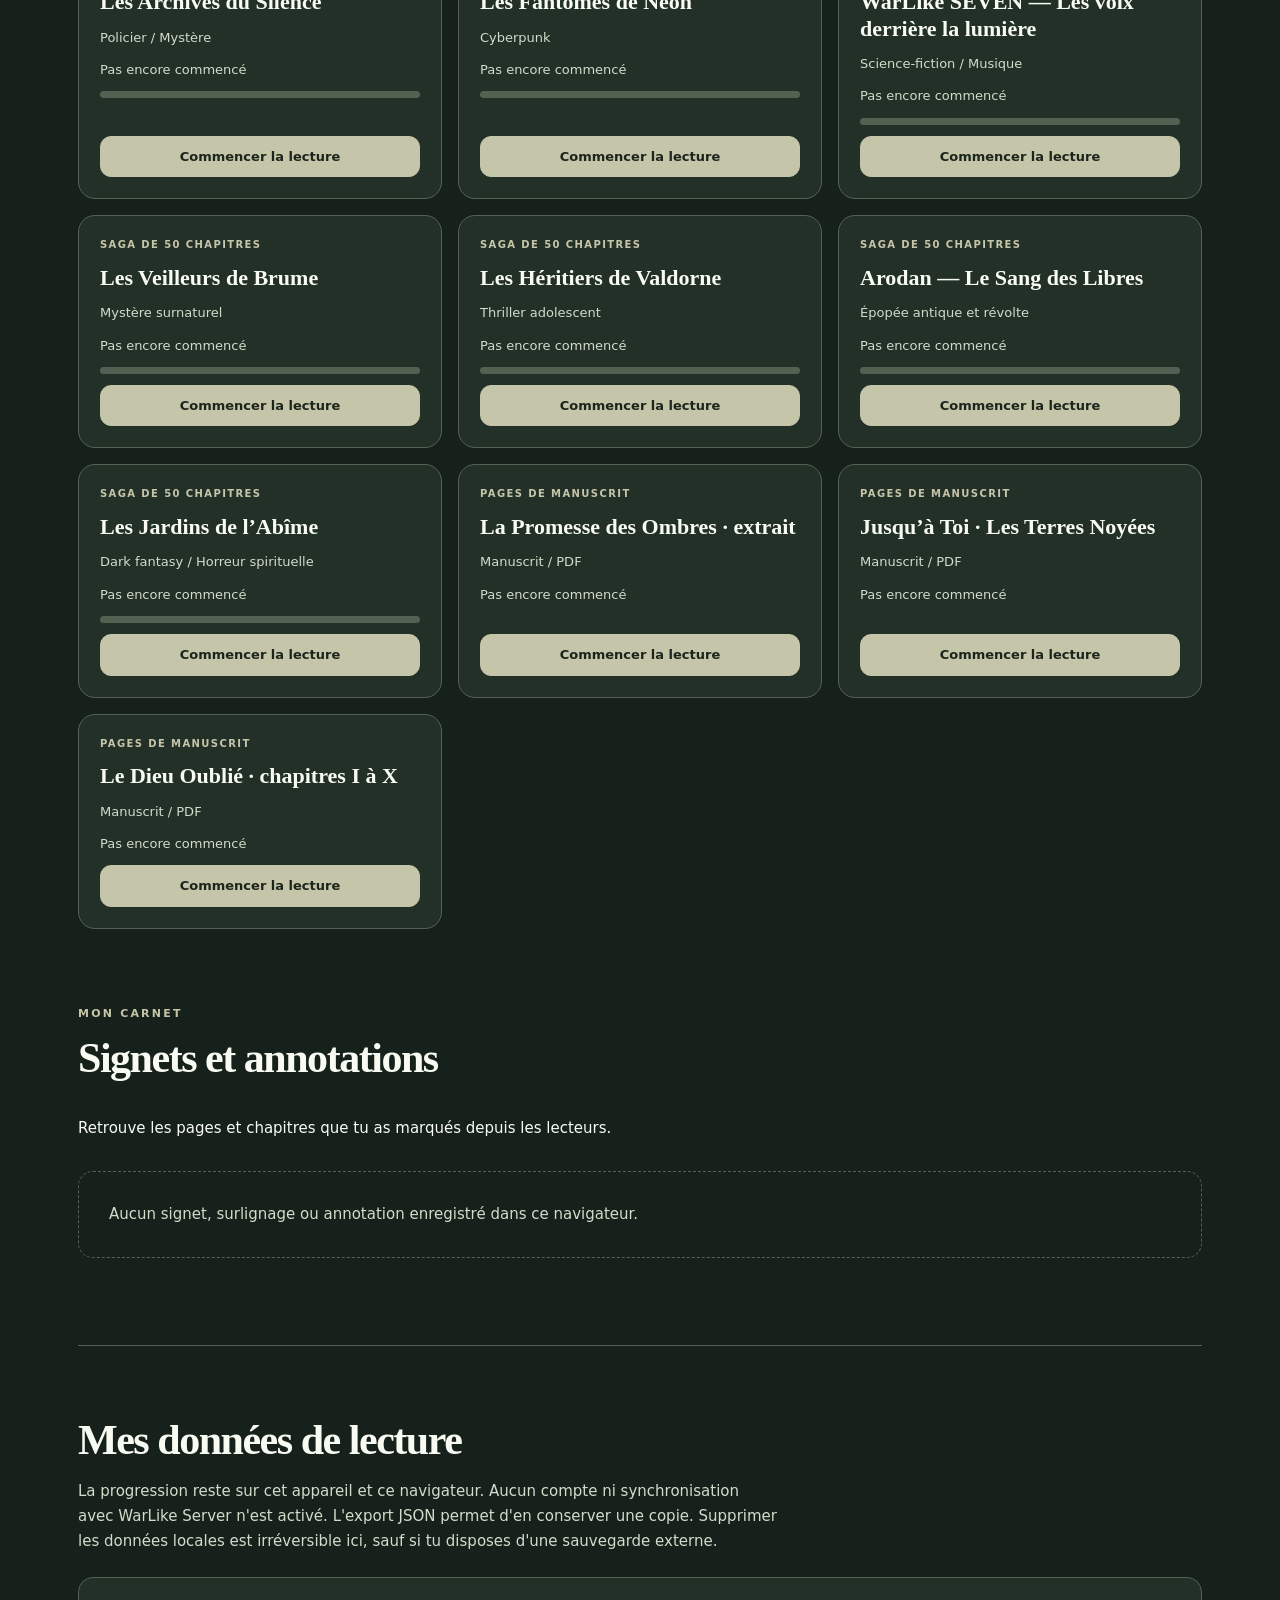
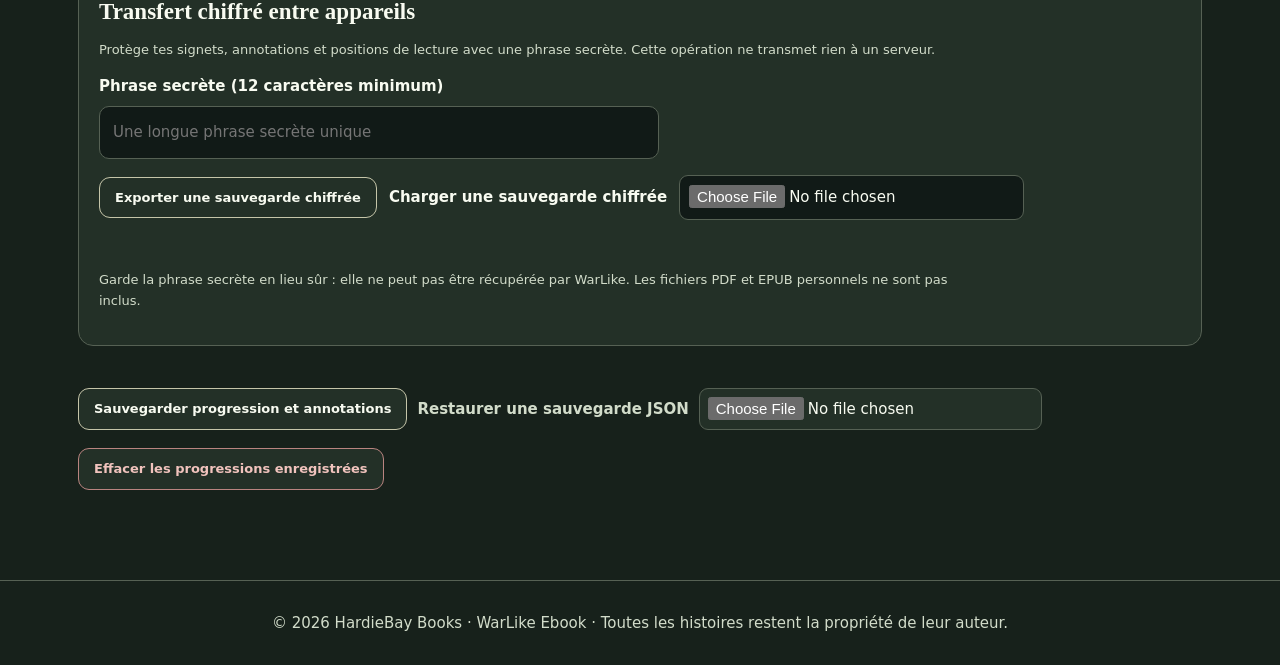
==== commit f66a0cde: "Synchronize catalogue metadata and accurate novel reading progress" ====
--- a/ma-lecture.html
+++ b/ma-lecture.html
@@ -1,7 +1,7 @@
 <!doctype html>
 <html lang="fr" data-warlike-app="warlike-ebook"><head><meta charset="utf-8"><meta name="viewport" content="width=device-width, initial-scale=1"><meta name="theme-color" content="#17211b"><meta name="description" content="Retrouvez vos lectures WarLike Ebook et reprenez au bon chapitre."><title>Ma lecture · WarLike Ebook</title><link rel="stylesheet" href="./design-system/warlike-foundation.css?v=1.1"><link rel="stylesheet" href="./reading-dashboard.css"></head>
 <body><a class="skip" href="#main">Aller aux lectures</a><header><div class="bar"><a class="brand" href="./index.html">WARLIKE <span>EBOOK</span></a><nav aria-label="Navigation"><a href="./index.html">Bibliothèque</a><a href="./saisons.html">Saisons</a><a href="./nouveaux-romans.html">Nouveaux romans</a><a href="./mes-livres.html">Mes PDF / EPUB</a></nav></div></header>
-<main id="main"><section class="hero"><p class="eyebrow">HARDIEBAY BOOKS · ESPACE LECTURE</p><h1>Ma <em>lecture.</em></h1><p>Retrouve tes chapitres commencés, tes sagas en cours et tes dernières pages PDF. Toutes les informations sont conservées uniquement dans ce navigateur.</p><div class="metrics"><div><strong id="started">0</strong><span>œuvres commencées</span></div><div><strong id="chapters">0</strong><span>chapitres consultés</span></div><div><strong id="finished">0</strong><span>saisons entièrement consultées</span></div></div></section>
+<main id="main"><section class="hero"><p class="eyebrow">HARDIEBAY BOOKS · ESPACE LECTURE</p><h1>Ma <em>lecture.</em></h1><p>Retrouve tes chapitres commencés, tes sagas en cours et tes dernières pages PDF. Toutes les informations sont conservées uniquement dans ce navigateur.</p><div class="metrics"><div><strong id="started">0</strong><span>œuvres commencées</span></div><div><strong id="chapters">0</strong><span>chapitres ouverts</span></div><div><strong id="finished">0</strong><span>œuvres entièrement consultées</span></div></div></section>
 <section class="section"><div class="section-head"><div><p class="eyebrow">REPRENDRE</p><h2>Continuer mes histoires</h2></div><button type="button" id="export" class="secondary">Exporter ma progression</button></div><p id="notice" class="notice" role="status" hidden></p><div id="inProgress" class="cards" aria-live="polite"></div></section>
 <section class="section"><div class="section-head"><div><p class="eyebrow">TOUT LE CATALOGUE</p><h2>Explorer les œuvres</h2></div></div><div class="toolbar"><label for="search">Rechercher une histoire</label><input id="search" type="search" placeholder="Titre, genre…" autocomplete="off"><label for="kind">Collection</label><select id="kind"><option value="all">Toutes</option><option value="season">Saisons</option><option value="novel">Nouvelles sagas</option><option value="pdf">Pages de manuscrits</option></select></div><div id="catalog" class="cards"></div></section>
 <section class="section"><div class="section-head"><div><p class="eyebrow">MON CARNET</p><h2>Signets et annotations</h2></div></div><p>Retrouve les pages et chapitres que tu as marqués depuis les lecteurs.</p><div id="readerMarks" class="cards" aria-live="polite"></div></section><section class="section privacy"><h2>Mes données de lecture</h2><p>La progression reste sur cet appareil et ce navigateur. Aucun compte ni synchronisation avec WarLike Server n'est activé. L'export JSON permet d'en conserver une copie. Supprimer les données locales est irréversible ici, sauf si tu disposes d'une sauvegarde externe.</p><section class="secure-transfer" aria-labelledby="secureHeading"><h3 id="secureHeading">Transfert chiffré entre appareils</h3><p>Protège tes signets, annotations et positions de lecture avec une phrase secrète. Cette opération ne transmet rien à un serveur.</p><label for="backupPassword">Phrase secrète (12 caractères minimum)</label><input id="backupPassword" type="password" minlength="12" autocomplete="new-password" placeholder="Une longue phrase secrète unique"><div class="secure-actions"><button type="button" id="exportEncrypted" class="secondary">Exporter une sauvegarde chiffrée</button><label for="importEncrypted">Charger une sauvegarde chiffrée</label><input id="importEncrypted" type="file" accept=".json,application/json"></div><p id="secureStatus" role="status"></p><p>Garde la phrase secrète en lieu sûr : elle ne peut pas être récupérée par WarLike. Les fichiers PDF et EPUB personnels ne sont pas inclus.</p></section><div class="backup-controls"><button type="button" id="exportBackup" class="secondary">Sauvegarder progression et annotations</button><label for="importBackup">Restaurer une sauvegarde JSON</label><input id="importBackup" type="file" accept=".json,application/json"></div><button type="button" id="clear" class="secondary danger">Effacer les progressions enregistrées</button></section>
--- a/reading-dashboard.css
+++ b/reading-dashboard.css
@@ -1,2 +1,14 @@
 :root{color-scheme:dark;--bg:#111a17;--surface:#233027;--line:#566154;--text:#f8fbf1;--muted:#d2dcca;--accent:#c5c5a9;--serif:'Playfair Display',Georgia,serif;--sans:'Manrope','Inter',system-ui,sans-serif}*{box-sizing:border-box}html{scroll-behavior:smooth}body{margin:0;color:var(--text);background:var(--bg);font:15px/1.65 var(--sans)}a{color:inherit;text-decoration:none}button,input,select{font:inherit}button{cursor:pointer}a:focus-visible,button:focus-visible,input:focus-visible,select:focus-visible{outline:2px solid var(--accent);outline-offset:3px}.skip{position:absolute;left:12px;top:-80px;background:var(--accent);color:#17211b;padding:8px;z-index:10}.skip:focus{top:8px}header{position:sticky;top:0;background:#16231fed;border-bottom:1px solid var(--line);z-index:5}.bar{display:flex;justify-content:space-between;align-items:center;gap:15px;max-width:1150px;margin:auto;padding:17px 18px;flex-wrap:wrap}.brand{font-weight:900;letter-spacing:.08em}.brand span{color:var(--accent)}nav{display:flex;flex-wrap:wrap;gap:16px}nav a:hover{color:var(--accent)}main{max-width:1160px;padding:0 18px 90px;margin:auto}.hero{padding:64px 20px 48px;border-bottom:1px solid var(--line);background:radial-gradient(ellipse at 75% 30%,#50644944,transparent 55%)}.eyebrow{font-size:11px;letter-spacing:.2em;text-transform:uppercase;font-weight:800;color:var(--accent)}h1,h2{font-family:var(--serif);letter-spacing:-.035em;line-height:1.15}h1{font-size:clamp(44px,7vw,88px);margin:12px 0}h1 em{font-weight:400;color:var(--accent)}h2{font-size:clamp(29px,4vw,42px);margin:5px 0 12px}.hero>p:not(.eyebrow){color:var(--muted);max-width:680px}.metrics{display:flex;flex-wrap:wrap;gap:35px;margin-top:32px}.metrics div{display:grid}.metrics strong{font-size:30px;font-variant-numeric:tabular-nums}.metrics span{font-size:12px;color:var(--muted)}.section{padding-top:65px}.section-head{display:flex;justify-content:space-between;align-items:end;flex-wrap:wrap;gap:14px;margin-bottom:22px}.secondary,.resume{display:inline-flex;align-items:center;justify-content:center;background:var(--accent);color:#1b251b;border:1px solid var(--accent);border-radius:11px;padding:9px 15px;font-weight:800;font-size:13px}.secondary{background:var(--surface);color:var(--text)}.secondary:hover,.resume:hover{filter:brightness(1.12)}.danger{border-color:#b98480;color:#f1c3bd}.cards{display:grid;grid-template-columns:repeat(3,minmax(0,1fr));gap:16px}.card{background:var(--surface);border:1px solid var(--line);border-radius:17px;padding:21px;min-width:0;display:flex;flex-direction:column;gap:11px}.card .type{font-size:10px;color:var(--accent);letter-spacing:.14em;font-weight:800;text-transform:uppercase}.card h3{font:700 22px/1.2 var(--serif);margin:0}.card p{margin:0;color:var(--muted);font-size:13px}.card .resume{margin-top:auto}.track{height:7px;border-radius:50px;background:#526151;overflow:hidden}.track>div{height:100%;background:var(--accent);transition:width .2s}.toolbar{display:flex;gap:12px;flex-wrap:wrap;align-items:center;margin-bottom:20px}.toolbar label{font-size:12px;color:var(--muted)}.toolbar :is(input,select){background:#26372d;border:1px solid var(--line);border-radius:9px;color:var(--text);padding:11px}.toolbar input{flex:1 1 240px;min-width:0}.notice{border-left:3px solid var(--accent);padding:11px 15px;background:#27382c}.empty{grid-column:1/-1;padding:30px;border:1px dashed var(--line);border-radius:15px;color:var(--muted)}.privacy{border-top:1px solid var(--line);margin-top:72px}.privacy p{max-width:700px;color:var(--muted)}footer{text-align:center;padding:30px;color:var(--muted);border-top:1px solid var(--line)}@media(max-width:820px){.cards{grid-template-columns:repeat(2,minmax(0,1fr))}}@media(max-width:570px){.cards{grid-template-columns:1fr}.hero{padding:48px 2px 32px}.section{padding-top:40px}.bar{align-items:start}.metrics{gap:20px}.section-head{align-items:start}}
 .backup-controls{display:flex;gap:10px;align-items:center;flex-wrap:wrap;padding:18px 0}.backup-controls label{font-weight:700;color:var(--muted)}.backup-controls input{max-width:100%;border:1px solid var(--line);border-radius:9px;background:var(--surface);padding:8px;color:var(--text)}
+
+
+.secure-transfer{border:1px solid var(--line);background:var(--surface);padding:20px;border-radius:15px;margin:24px 0}
+.secure-transfer h3{font:700 23px/1.2 'Playfair Display',Georgia,serif;margin:0 0 12px}
+.secure-transfer p{max-width:850px;color:var(--muted);font-size:13px}
+.secure-transfer>label{display:block;font-weight:750;margin:14px 0 7px}
+.secure-transfer input[type=password]{display:block;width:min(100%,560px);background:var(--bg);color:var(--text);padding:13px;border:1px solid var(--line);border-radius:10px}
+.secure-actions{display:flex;flex-wrap:wrap;align-items:center;gap:12px;margin:16px 0}
+.secure-actions label{font-weight:750}
+.secure-actions input[type=file]{border:1px solid var(--line);background:var(--bg);padding:9px;border-radius:9px;max-width:100%}
+#secureStatus{min-height:20px;color:var(--accent)}
+@media(max-width:570px){.secure-transfer{padding:14px}.secure-actions{align-items:stretch;flex-direction:column}}
